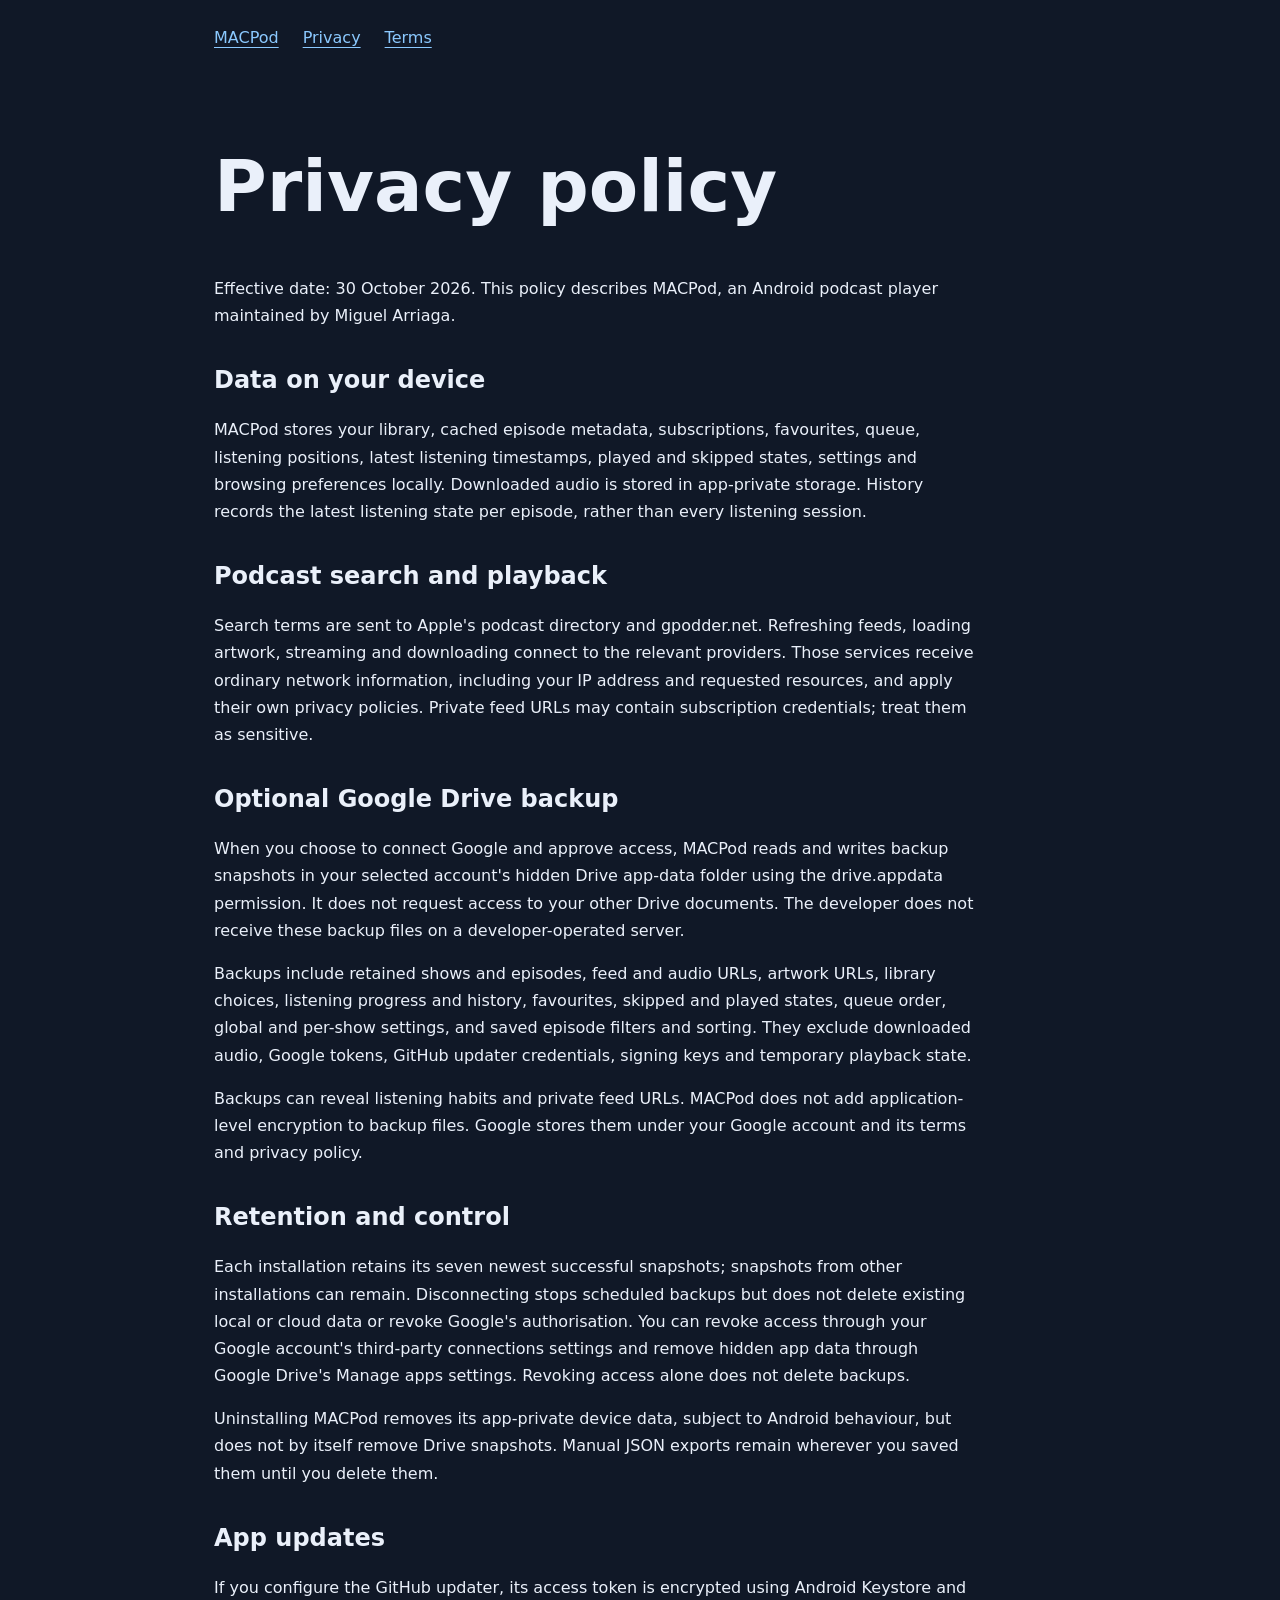
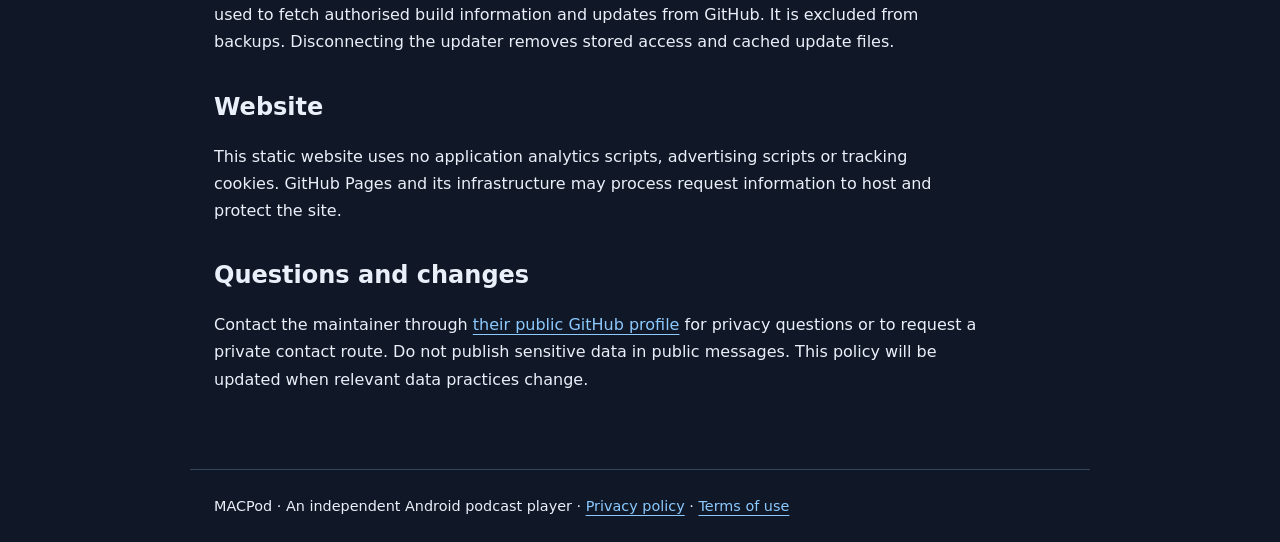
==== privacy.html @ 54d2666d "Add MACPod homepage, privacy policy and terms" ====
<!doctype html>
<html lang="en"><head><meta charset="utf-8"><meta name="viewport" content="width=device-width,initial-scale=1"><meta name="description" content="MACPod, an Android podcast player with offline listening and optional Google Drive backup."><title>Privacy policy | MACPod</title><link rel="stylesheet" href="styles.css"></head><body><header><nav aria-label="Main navigation"><a href="index.html">MACPod</a><a href="privacy.html">Privacy</a><a href="terms.html">Terms</a></nav></header><main><h1>Privacy policy</h1><p>Effective date: 30 October 2026. This policy describes MACPod, an Android podcast player maintained by Miguel Arriaga.</p><h2>Data on your device</h2><p>MACPod stores your library, cached episode metadata, subscriptions, favourites, queue, listening positions, latest listening timestamps, played and skipped states, settings and browsing preferences locally. Downloaded audio is stored in app-private storage. History records the latest listening state per episode, rather than every listening session.</p><h2>Podcast search and playback</h2><p>Search terms are sent to Apple's podcast directory and gpodder.net. Refreshing feeds, loading artwork, streaming and downloading connect to the relevant providers. Those services receive ordinary network information, including your IP address and requested resources, and apply their own privacy policies. Private feed URLs may contain subscription credentials; treat them as sensitive.</p><h2>Optional Google Drive backup</h2><p>When you choose to connect Google and approve access, MACPod reads and writes backup snapshots in your selected account's hidden Drive app-data folder using the drive.appdata permission. It does not request access to your other Drive documents. The developer does not receive these backup files on a developer-operated server.</p><p>Backups include retained shows and episodes, feed and audio URLs, artwork URLs, library choices, listening progress and history, favourites, skipped and played states, queue order, global and per-show settings, and saved episode filters and sorting. They exclude downloaded audio, Google tokens, GitHub updater credentials, signing keys and temporary playback state.</p><p>Backups can reveal listening habits and private feed URLs. MACPod does not add application-level encryption to backup files. Google stores them under your Google account and its terms and privacy policy.</p><h2>Retention and control</h2><p>Each installation retains its seven newest successful snapshots; snapshots from other installations can remain. Disconnecting stops scheduled backups but does not delete existing local or cloud data or revoke Google's authorisation. You can revoke access through your Google account's third-party connections settings and remove hidden app data through Google Drive's Manage apps settings. Revoking access alone does not delete backups.</p><p>Uninstalling MACPod removes its app-private device data, subject to Android behaviour, but does not by itself remove Drive snapshots. Manual JSON exports remain wherever you saved them until you delete them.</p><h2>App updates</h2><p>If you configure the GitHub updater, its access token is encrypted using Android Keystore and used to fetch authorised build information and updates from GitHub. It is excluded from backups. Disconnecting the updater removes stored access and cached update files.</p><h2>Website</h2><p>This static website uses no application analytics scripts, advertising scripts or tracking cookies. GitHub Pages and its infrastructure may process request information to host and protect the site.</p><h2>Questions and changes</h2><p>Contact the maintainer through <a href="https://github.com/MiguelArriaga">their public GitHub profile</a> for privacy questions or to request a private contact route. Do not publish sensitive data in public messages. This policy will be updated when relevant data practices change.</p></main><footer>MACPod · An independent Android podcast player · <a href="privacy.html">Privacy policy</a> · <a href="terms.html">Terms of use</a></footer></body></html>
---- styles.css ----
:root{color-scheme:dark;font-family:system-ui,sans-serif;background:#101827;color:#eaf0fa}*{box-sizing:border-box}body{margin:0;line-height:1.7}header,main,footer{max-width:900px;margin:auto;padding:24px}nav{display:flex;flex-wrap:wrap;gap:24px}a{color:#8bc9ff;text-underline-offset:4px}a:focus-visible{outline:3px solid #ffda6b;outline-offset:5px}h1{font-size:clamp(2.5rem,8vw,4.5rem);line-height:1.1}h2{line-height:1.3;margin-top:36px}.tag{color:#ffda6b;font-weight:700;letter-spacing:.12em;text-transform:uppercase}.lead{font-size:1.25rem;color:#c4d2e7}.grid{display:grid;grid-template-columns:repeat(auto-fit,minmax(220px,1fr));gap:16px}.card{padding:24px;background:#1a2940;border-radius:18px}.notice{padding:18px;border-left:4px solid #ffda6b;background:#1a2940}footer{border-top:1px solid #33445c;font-size:.9rem}main{padding-bottom:60px}p,li{max-width:75ch}
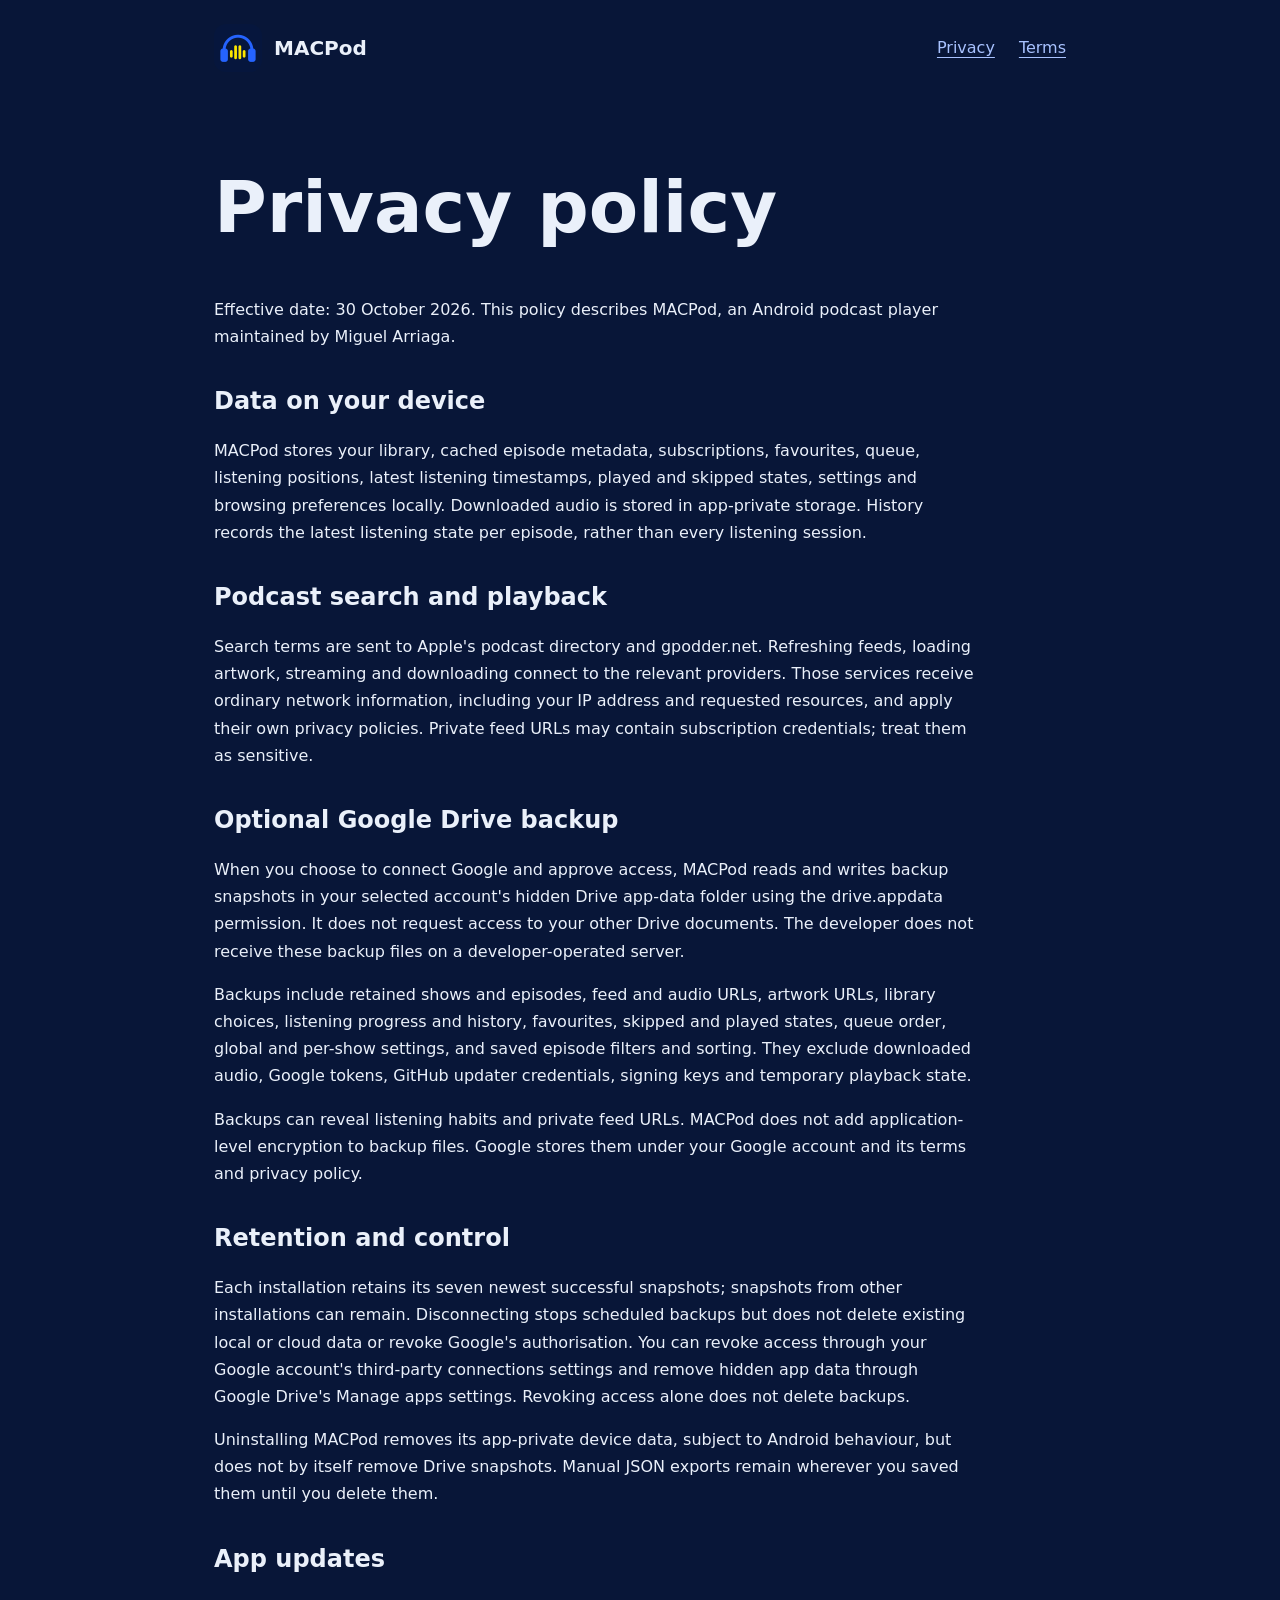
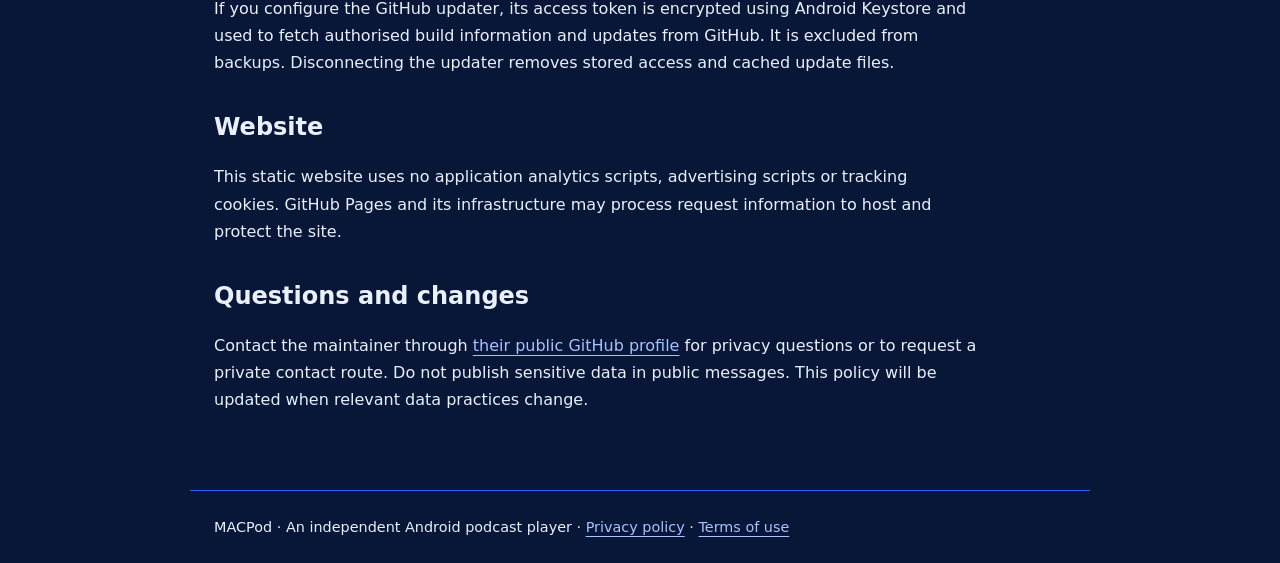
==== commit 5fdc137a: "Match website branding to MACPod app logo" ====
--- a/privacy.html
+++ b/privacy.html
@@ -1,2 +1,2 @@
 <!doctype html>
-<html lang="en"><head><meta charset="utf-8"><meta name="viewport" content="width=device-width,initial-scale=1"><meta name="description" content="MACPod, an Android podcast player with offline listening and optional Google Drive backup."><title>Privacy policy | MACPod</title><link rel="stylesheet" href="styles.css"></head><body><header><nav aria-label="Main navigation"><a href="index.html">MACPod</a><a href="privacy.html">Privacy</a><a href="terms.html">Terms</a></nav></header><main><h1>Privacy policy</h1><p>Effective date: 30 October 2026. This policy describes MACPod, an Android podcast player maintained by Miguel Arriaga.</p><h2>Data on your device</h2><p>MACPod stores your library, cached episode metadata, subscriptions, favourites, queue, listening positions, latest listening timestamps, played and skipped states, settings and browsing preferences locally. Downloaded audio is stored in app-private storage. History records the latest listening state per episode, rather than every listening session.</p><h2>Podcast search and playback</h2><p>Search terms are sent to Apple's podcast directory and gpodder.net. Refreshing feeds, loading artwork, streaming and downloading connect to the relevant providers. Those services receive ordinary network information, including your IP address and requested resources, and apply their own privacy policies. Private feed URLs may contain subscription credentials; treat them as sensitive.</p><h2>Optional Google Drive backup</h2><p>When you choose to connect Google and approve access, MACPod reads and writes backup snapshots in your selected account's hidden Drive app-data folder using the drive.appdata permission. It does not request access to your other Drive documents. The developer does not receive these backup files on a developer-operated server.</p><p>Backups include retained shows and episodes, feed and audio URLs, artwork URLs, library choices, listening progress and history, favourites, skipped and played states, queue order, global and per-show settings, and saved episode filters and sorting. They exclude downloaded audio, Google tokens, GitHub updater credentials, signing keys and temporary playback state.</p><p>Backups can reveal listening habits and private feed URLs. MACPod does not add application-level encryption to backup files. Google stores them under your Google account and its terms and privacy policy.</p><h2>Retention and control</h2><p>Each installation retains its seven newest successful snapshots; snapshots from other installations can remain. Disconnecting stops scheduled backups but does not delete existing local or cloud data or revoke Google's authorisation. You can revoke access through your Google account's third-party connections settings and remove hidden app data through Google Drive's Manage apps settings. Revoking access alone does not delete backups.</p><p>Uninstalling MACPod removes its app-private device data, subject to Android behaviour, but does not by itself remove Drive snapshots. Manual JSON exports remain wherever you saved them until you delete them.</p><h2>App updates</h2><p>If you configure the GitHub updater, its access token is encrypted using Android Keystore and used to fetch authorised build information and updates from GitHub. It is excluded from backups. Disconnecting the updater removes stored access and cached update files.</p><h2>Website</h2><p>This static website uses no application analytics scripts, advertising scripts or tracking cookies. GitHub Pages and its infrastructure may process request information to host and protect the site.</p><h2>Questions and changes</h2><p>Contact the maintainer through <a href="https://github.com/MiguelArriaga">their public GitHub profile</a> for privacy questions or to request a private contact route. Do not publish sensitive data in public messages. This policy will be updated when relevant data practices change.</p></main><footer>MACPod · An independent Android podcast player · <a href="privacy.html">Privacy policy</a> · <a href="terms.html">Terms of use</a></footer></body></html>
+<html lang="en"><head><meta charset="utf-8"><meta name="viewport" content="width=device-width,initial-scale=1"><meta name="description" content="MACPod, an Android podcast player with offline listening and optional Google Drive backup."><title>Privacy policy | MACPod</title><link rel="stylesheet" href="styles.css"><link rel="icon" type="image/png" href="assets/macpod-logo.png"></head><body><header><nav aria-label="Main navigation"><a class="brand" href="index.html"><img src="assets/macpod-logo.png" width="48" height="48" alt="">MACPod</a><a href="privacy.html">Privacy</a><a href="terms.html">Terms</a></nav></header><main><h1>Privacy policy</h1><p>Effective date: 30 October 2026. This policy describes MACPod, an Android podcast player maintained by Miguel Arriaga.</p><h2>Data on your device</h2><p>MACPod stores your library, cached episode metadata, subscriptions, favourites, queue, listening positions, latest listening timestamps, played and skipped states, settings and browsing preferences locally. Downloaded audio is stored in app-private storage. History records the latest listening state per episode, rather than every listening session.</p><h2>Podcast search and playback</h2><p>Search terms are sent to Apple's podcast directory and gpodder.net. Refreshing feeds, loading artwork, streaming and downloading connect to the relevant providers. Those services receive ordinary network information, including your IP address and requested resources, and apply their own privacy policies. Private feed URLs may contain subscription credentials; treat them as sensitive.</p><h2>Optional Google Drive backup</h2><p>When you choose to connect Google and approve access, MACPod reads and writes backup snapshots in your selected account's hidden Drive app-data folder using the drive.appdata permission. It does not request access to your other Drive documents. The developer does not receive these backup files on a developer-operated server.</p><p>Backups include retained shows and episodes, feed and audio URLs, artwork URLs, library choices, listening progress and history, favourites, skipped and played states, queue order, global and per-show settings, and saved episode filters and sorting. They exclude downloaded audio, Google tokens, GitHub updater credentials, signing keys and temporary playback state.</p><p>Backups can reveal listening habits and private feed URLs. MACPod does not add application-level encryption to backup files. Google stores them under your Google account and its terms and privacy policy.</p><h2>Retention and control</h2><p>Each installation retains its seven newest successful snapshots; snapshots from other installations can remain. Disconnecting stops scheduled backups but does not delete existing local or cloud data or revoke Google's authorisation. You can revoke access through your Google account's third-party connections settings and remove hidden app data through Google Drive's Manage apps settings. Revoking access alone does not delete backups.</p><p>Uninstalling MACPod removes its app-private device data, subject to Android behaviour, but does not by itself remove Drive snapshots. Manual JSON exports remain wherever you saved them until you delete them.</p><h2>App updates</h2><p>If you configure the GitHub updater, its access token is encrypted using Android Keystore and used to fetch authorised build information and updates from GitHub. It is excluded from backups. Disconnecting the updater removes stored access and cached update files.</p><h2>Website</h2><p>This static website uses no application analytics scripts, advertising scripts or tracking cookies. GitHub Pages and its infrastructure may process request information to host and protect the site.</p><h2>Questions and changes</h2><p>Contact the maintainer through <a href="https://github.com/MiguelArriaga">their public GitHub profile</a> for privacy questions or to request a private contact route. Do not publish sensitive data in public messages. This policy will be updated when relevant data practices change.</p></main><footer>MACPod · An independent Android podcast player · <a href="privacy.html">Privacy policy</a> · <a href="terms.html">Terms of use</a></footer></body></html>
--- a/styles.css
+++ b/styles.css
@@ -1 +1,2 @@
-:root{color-scheme:dark;font-family:system-ui,sans-serif;background:#101827;color:#eaf0fa}*{box-sizing:border-box}body{margin:0;line-height:1.7}header,main,footer{max-width:900px;margin:auto;padding:24px}nav{display:flex;flex-wrap:wrap;gap:24px}a{color:#8bc9ff;text-underline-offset:4px}a:focus-visible{outline:3px solid #ffda6b;outline-offset:5px}h1{font-size:clamp(2.5rem,8vw,4.5rem);line-height:1.1}h2{line-height:1.3;margin-top:36px}.tag{color:#ffda6b;font-weight:700;letter-spacing:.12em;text-transform:uppercase}.lead{font-size:1.25rem;color:#c4d2e7}.grid{display:grid;grid-template-columns:repeat(auto-fit,minmax(220px,1fr));gap:16px}.card{padding:24px;background:#1a2940;border-radius:18px}.notice{padding:18px;border-left:4px solid #ffda6b;background:#1a2940}footer{border-top:1px solid #33445c;font-size:.9rem}main{padding-bottom:60px}p,li{max-width:75ch}+:root{color-scheme:dark;font-family:system-ui,sans-serif;background:#081638;color:#eaf0fa}*{box-sizing:border-box}body{margin:0;line-height:1.7}header,main,footer{max-width:900px;margin:auto;padding:24px}nav{display:flex;flex-wrap:wrap;gap:24px}a{color:#a8c2ff;text-underline-offset:4px}a:focus-visible{outline:3px solid #FFE500;outline-offset:5px}h1{font-size:clamp(2.5rem,8vw,4.5rem);line-height:1.1}h2{line-height:1.3;margin-top:36px}.tag{color:#FFE500;font-weight:700;letter-spacing:.12em;text-transform:uppercase}.lead{font-size:1.25rem;color:#c4d2e7}.grid{display:grid;grid-template-columns:repeat(auto-fit,minmax(220px,1fr));gap:16px}.card{padding:24px;background:#102452;border-radius:18px}.notice{padding:18px;border-left:4px solid #FFE500;background:#102452}footer{border-top:1px solid #2563FF;font-size:.9rem}main{padding-bottom:60px}p,li{max-width:75ch}
+nav{align-items:center}.brand{display:inline-flex;align-items:center;gap:12px;margin-right:auto;color:#eaf0fa;font-size:1.25rem;font-weight:750;text-decoration:none}.brand img{border-radius:12px}.hero-logo{display:block;width:clamp(120px,25vw,192px);height:auto;border-radius:32px;margin:12px 0 28px}.card{border-top:3px solid #2563FF}.tag{color:#FFE500}
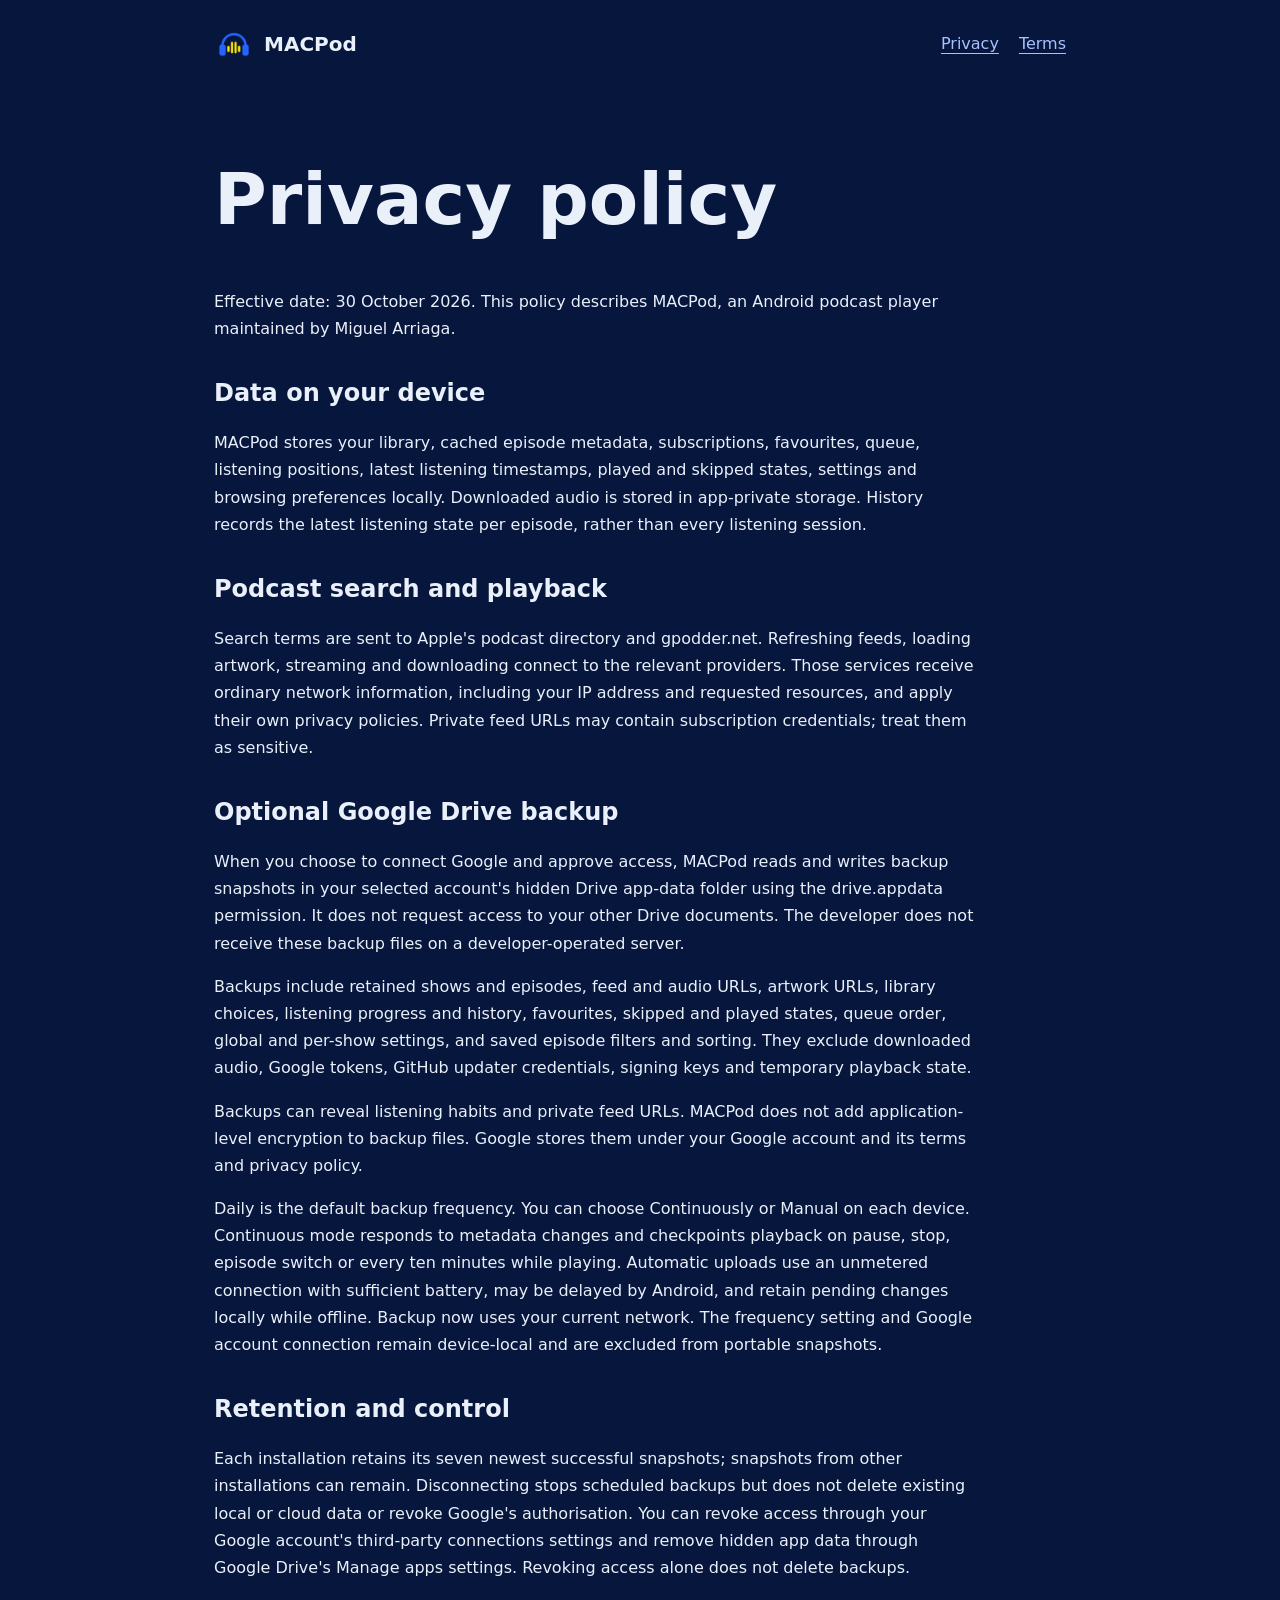
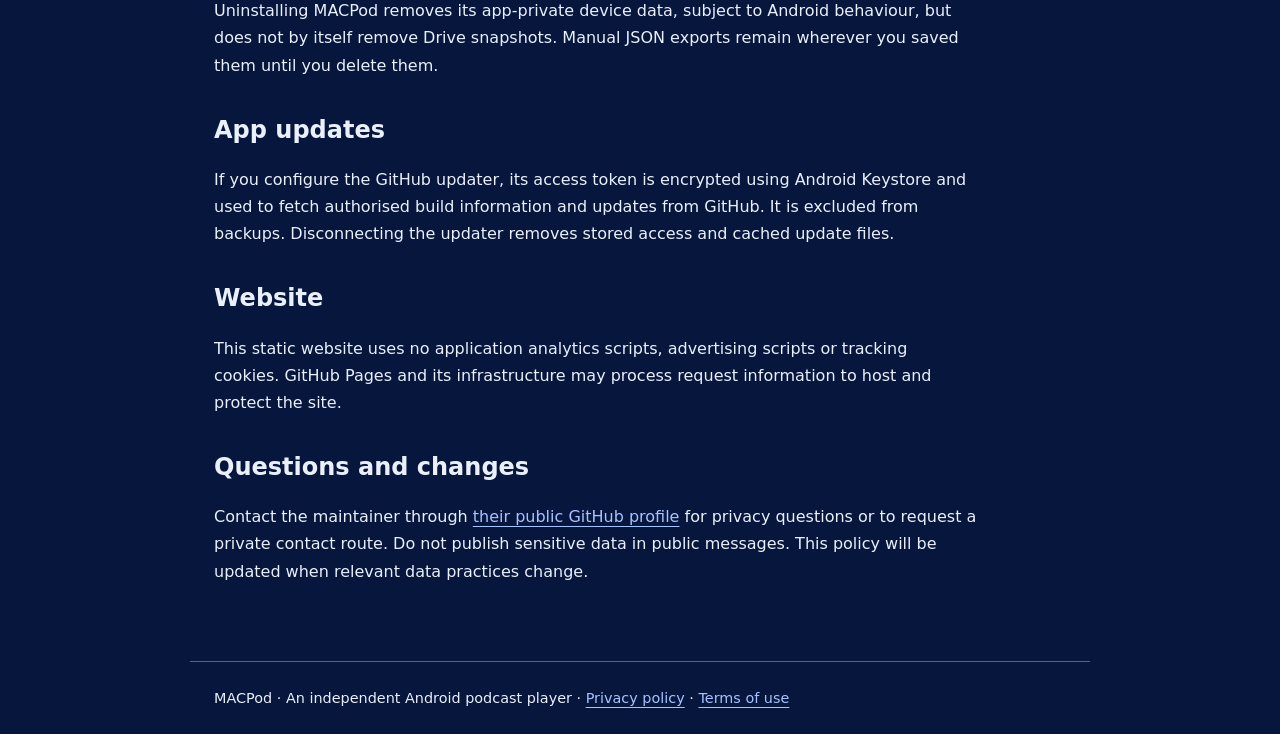
==== commit f41e1d26: "Update Google backup information for configurable snapshots" ====
--- a/privacy.html
+++ b/privacy.html
@@ -1,2 +1,3 @@
 <!doctype html>
-<html lang="en"><head><meta charset="utf-8"><meta name="viewport" content="width=device-width,initial-scale=1"><meta name="description" content="MACPod, an Android podcast player with offline listening and optional Google Drive backup."><title>Privacy policy | MACPod</title><link rel="stylesheet" href="styles.css"><link rel="icon" type="image/png" href="assets/macpod-logo.png"></head><body><header><nav aria-label="Main navigation"><a class="brand" href="index.html"><img src="assets/macpod-logo.png" width="48" height="48" alt="">MACPod</a><a href="privacy.html">Privacy</a><a href="terms.html">Terms</a></nav></header><main><h1>Privacy policy</h1><p>Effective date: 30 October 2026. This policy describes MACPod, an Android podcast player maintained by Miguel Arriaga.</p><h2>Data on your device</h2><p>MACPod stores your library, cached episode metadata, subscriptions, favourites, queue, listening positions, latest listening timestamps, played and skipped states, settings and browsing preferences locally. Downloaded audio is stored in app-private storage. History records the latest listening state per episode, rather than every listening session.</p><h2>Podcast search and playback</h2><p>Search terms are sent to Apple's podcast directory and gpodder.net. Refreshing feeds, loading artwork, streaming and downloading connect to the relevant providers. Those services receive ordinary network information, including your IP address and requested resources, and apply their own privacy policies. Private feed URLs may contain subscription credentials; treat them as sensitive.</p><h2>Optional Google Drive backup</h2><p>When you choose to connect Google and approve access, MACPod reads and writes backup snapshots in your selected account's hidden Drive app-data folder using the drive.appdata permission. It does not request access to your other Drive documents. The developer does not receive these backup files on a developer-operated server.</p><p>Backups include retained shows and episodes, feed and audio URLs, artwork URLs, library choices, listening progress and history, favourites, skipped and played states, queue order, global and per-show settings, and saved episode filters and sorting. They exclude downloaded audio, Google tokens, GitHub updater credentials, signing keys and temporary playback state.</p><p>Backups can reveal listening habits and private feed URLs. MACPod does not add application-level encryption to backup files. Google stores them under your Google account and its terms and privacy policy.</p><h2>Retention and control</h2><p>Each installation retains its seven newest successful snapshots; snapshots from other installations can remain. Disconnecting stops scheduled backups but does not delete existing local or cloud data or revoke Google's authorisation. You can revoke access through your Google account's third-party connections settings and remove hidden app data through Google Drive's Manage apps settings. Revoking access alone does not delete backups.</p><p>Uninstalling MACPod removes its app-private device data, subject to Android behaviour, but does not by itself remove Drive snapshots. Manual JSON exports remain wherever you saved them until you delete them.</p><h2>App updates</h2><p>If you configure the GitHub updater, its access token is encrypted using Android Keystore and used to fetch authorised build information and updates from GitHub. It is excluded from backups. Disconnecting the updater removes stored access and cached update files.</p><h2>Website</h2><p>This static website uses no application analytics scripts, advertising scripts or tracking cookies. GitHub Pages and its infrastructure may process request information to host and protect the site.</p><h2>Questions and changes</h2><p>Contact the maintainer through <a href="https://github.com/MiguelArriaga">their public GitHub profile</a> for privacy questions or to request a private contact route. Do not publish sensitive data in public messages. This policy will be updated when relevant data practices change.</p></main><footer>MACPod · An independent Android podcast player · <a href="privacy.html">Privacy policy</a> · <a href="terms.html">Terms of use</a></footer></body></html>
+<html lang="en"><head><meta charset="utf-8"><meta name="viewport" content="width=device-width,initial-scale=1"><meta name="description" content="MACPod, an Android podcast player with offline listening and optional Google Drive backup."><title>Privacy policy | MACPod</title><link rel="stylesheet" href="styles.css"><link rel="icon" type="image/png" href="assets/macpod-logo.png"></head><body><header><nav aria-label="Main navigation"><a class="brand" href="index.html"><img src="assets/macpod-logo.png" width="48" height="48" alt="">MACPod</a><a href="privacy.html">Privacy</a><a href="terms.html">Terms</a></nav></header><main><h1>Privacy policy</h1><p>Effective date: 30 October 2026. This policy describes MACPod, an Android podcast player maintained by Miguel Arriaga.</p><h2>Data on your device</h2><p>MACPod stores your library, cached episode metadata, subscriptions, favourites, queue, listening positions, latest listening timestamps, played and skipped states, settings and browsing preferences locally. Downloaded audio is stored in app-private storage. History records the latest listening state per episode, rather than every listening session.</p><h2>Podcast search and playback</h2><p>Search terms are sent to Apple's podcast directory and gpodder.net. Refreshing feeds, loading artwork, streaming and downloading connect to the relevant providers. Those services receive ordinary network information, including your IP address and requested resources, and apply their own privacy policies. Private feed URLs may contain subscription credentials; treat them as sensitive.</p><h2>Optional Google Drive backup</h2><p>When you choose to connect Google and approve access, MACPod reads and writes backup snapshots in your selected account's hidden Drive app-data folder using the drive.appdata permission. It does not request access to your other Drive documents. The developer does not receive these backup files on a developer-operated server.</p><p>Backups include retained shows and episodes, feed and audio URLs, artwork URLs, library choices, listening progress and history, favourites, skipped and played states, queue order, global and per-show settings, and saved episode filters and sorting. They exclude downloaded audio, Google tokens, GitHub updater credentials, signing keys and temporary playback state.</p><p>Backups can reveal listening habits and private feed URLs. MACPod does not add application-level encryption to backup files. Google stores them under your Google account and its terms and privacy policy.</p><p>Daily is the default backup frequency. You can choose Continuously or Manual on each device. Continuous mode responds to metadata changes and checkpoints playback on pause, stop, episode switch or every ten minutes while playing. Automatic uploads use an unmetered connection with sufficient battery, may be delayed by Android, and retain pending changes locally while offline. Backup now uses your current network. The frequency setting and Google account connection remain device-local and are excluded from portable snapshots.</p><h2>Retention and control</h2><p>Each installation retains its seven newest successful snapshots; snapshots from other installations can remain. Disconnecting stops scheduled backups but does not delete existing local or cloud data or revoke Google's authorisation. You can revoke access through your Google account's third-party connections settings and remove hidden app data through Google Drive's Manage apps settings. Revoking access alone does not delete backups.</p><p>Uninstalling MACPod removes its app-private device data, subject to Android behaviour, but does not by itself remove Drive snapshots. Manual JSON exports remain wherever you saved them until you delete them.</p><h2>App updates</h2><p>If you configure the GitHub updater, its access token is encrypted using Android Keystore and used to fetch authorised build information and updates from GitHub. It is excluded from backups. Disconnecting the updater removes stored access and cached update files.</p><h2>Website</h2><p>This static website uses no application analytics scripts, advertising scripts or tracking cookies. GitHub Pages and its infrastructure may process request information to host and protect the site.</p><h2>Questions and changes</h2><p>Contact the maintainer through <a href="https://github.com/MiguelArriaga">their public GitHub profile</a> for privacy questions or to request a private contact route. Do not publish sensitive data in public messages. This policy will be updated when relevant data practices change.</p></main><footer>MACPod · An independent Android podcast player · <a href="privacy.html">Privacy policy</a> · <a href="terms.html">Terms of use</a></footer></body></html>
+
--- a/styles.css
+++ b/styles.css
@@ -1,2 +1,10 @@
-:root{color-scheme:dark;font-family:system-ui,sans-serif;background:#081638;color:#eaf0fa}*{box-sizing:border-box}body{margin:0;line-height:1.7}header,main,footer{max-width:900px;margin:auto;padding:24px}nav{display:flex;flex-wrap:wrap;gap:24px}a{color:#a8c2ff;text-underline-offset:4px}a:focus-visible{outline:3px solid #FFE500;outline-offset:5px}h1{font-size:clamp(2.5rem,8vw,4.5rem);line-height:1.1}h2{line-height:1.3;margin-top:36px}.tag{color:#FFE500;font-weight:700;letter-spacing:.12em;text-transform:uppercase}.lead{font-size:1.25rem;color:#c4d2e7}.grid{display:grid;grid-template-columns:repeat(auto-fit,minmax(220px,1fr));gap:16px}.card{padding:24px;background:#102452;border-radius:18px}.notice{padding:18px;border-left:4px solid #FFE500;background:#102452}footer{border-top:1px solid #2563FF;font-size:.9rem}main{padding-bottom:60px}p,li{max-width:75ch}
+:root{color-scheme:dark;font-family:system-ui,sans-serif;background:#06163d;color:#eaf0fa}*{box-sizing:border-box}body{margin:0;line-height:1.7}header,main,footer{max-width:900px;margin:auto;padding:24px}nav{display:flex;flex-wrap:wrap;gap:24px}a{color:#a8c2ff;text-underline-offset:4px}a:focus-visible{outline:3px solid #FFE500;outline-offset:5px}h1{font-size:clamp(2.5rem,8vw,4.5rem);line-height:1.1}h2{line-height:1.3;margin-top:36px}.tag{color:#FFE500;font-weight:700;letter-spacing:.12em;text-transform:uppercase}.lead{font-size:1.25rem;color:#c4d2e7}.grid{display:grid;grid-template-columns:repeat(auto-fit,minmax(220px,1fr));gap:16px}.card{padding:24px;background:#102452;border-radius:18px}.notice{padding:18px;border-left:4px solid #FFE500;background:#102452}footer{border-top:1px solid #2563FF;font-size:.9rem}main{padding-bottom:60px}p,li{max-width:75ch}
 nav{align-items:center}.brand{display:inline-flex;align-items:center;gap:12px;margin-right:auto;color:#eaf0fa;font-size:1.25rem;font-weight:750;text-decoration:none}.brand img{border-radius:12px}.hero-logo{display:block;width:clamp(120px,25vw,192px);height:auto;border-radius:32px;margin:12px 0 28px}.card{border-top:3px solid #2563FF}.tag{color:#FFE500}
+
+/* Keep the wordmark and utility links on the same centre line. */
+nav{display:grid;grid-template-columns:minmax(0,1fr) auto auto;align-items:center;column-gap:20px;row-gap:12px}
+nav>a{align-self:center;line-height:1.25}
+nav .brand{display:inline-grid;grid-template-columns:40px auto;align-items:center;justify-content:start;gap:10px;margin:0;min-width:0}
+.brand img{display:block;width:40px;height:40px;border-radius:0}
+.hero-logo{border-radius:0}
+@media(max-width:360px){nav{column-gap:12px}.brand{font-size:1.1rem}nav .brand{grid-template-columns:32px auto;gap:6px}.brand img{width:32px;height:32px}}
